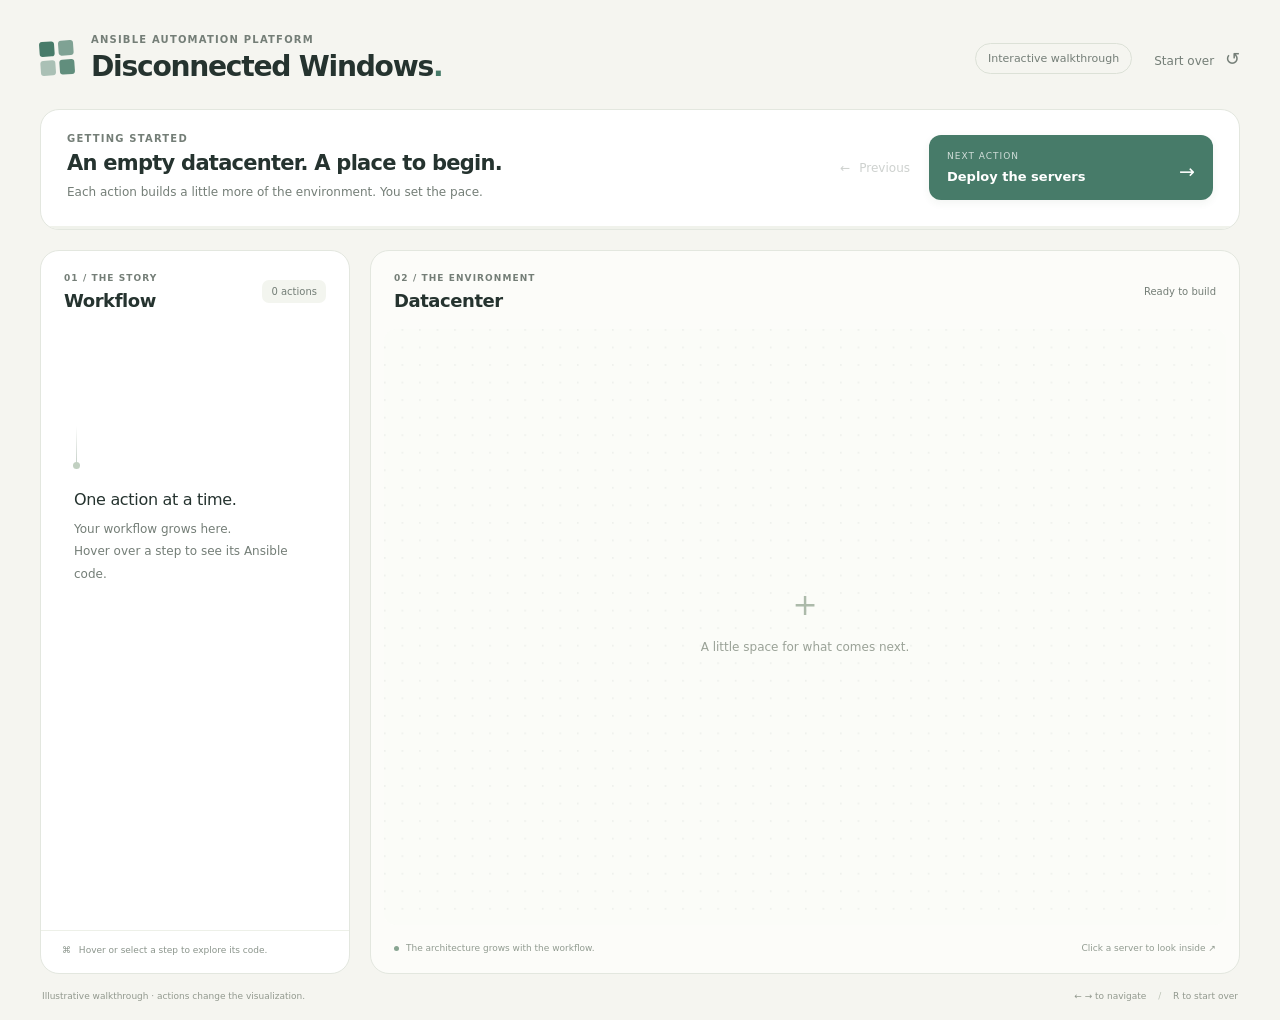
==== demo/index.html @ 452c2db9 "Add interactive Windows walkthrough and Pages deployment" ====
<!doctype html>
<html lang="en">
  <head>
    <meta charset="utf-8">
    <meta name="viewport" content="width=device-width, initial-scale=1">
    <meta name="description" content="Explore a disconnected Windows datacenter, one Ansible action at a time.">
    <meta name="color-scheme" content="light">
    <title>Disconnected Windows · Interactive demo</title>
    <link rel="stylesheet" href="src/styles.css">
    <script src="src/scenario.js" defer></script>
    <script src="src/app.js" defer></script>
  </head>
  <body>
    <div class="app">
      <header class="masthead">
        <div class="brand"><span class="brand-mark" aria-hidden="true"><i></i><i></i><i></i><i></i></span><div><p class="eyebrow">Ansible Automation Platform</p><h1>Disconnected Windows<span class="title-dot">.</span></h1></div></div>
        <div class="header-actions"><span class="mode-label">Interactive walkthrough</span><button class="quiet-button" id="reset" type="button">Start over <span aria-hidden="true">↺</span></button></div>
      </header>

      <section class="controls" aria-label="Demo controls">
        <div class="action-context"><p class="eyebrow" id="action-count">Getting started</p><h2 id="current-title">An empty datacenter. A place to begin.</h2><p id="current-description">Each action builds a little more of the environment. You set the pace.</p></div>
        <div class="navigation"><button class="previous-button" id="previous" type="button" disabled><span aria-hidden="true">←</span> Previous</button><button class="next-button" id="next" type="button"><span class="button-caption">Next action</span><span class="button-action" id="next-label">Deploy the servers</span><span class="button-arrow" aria-hidden="true">→</span></button></div>
        <div class="progress-track" aria-hidden="true"><div id="progress-fill"></div></div>
      </section>

      <main class="workspace">
        <section class="workflow-panel" aria-labelledby="workflow-title">
          <div class="panel-heading"><div><p class="eyebrow">01 / The story</p><h2 id="workflow-title">Workflow</h2></div><span class="counter" id="workflow-count">0 actions</span></div>
          <div class="workflow-scroll" id="workflow-scroll"><div class="workflow-empty" id="workflow-empty"><span class="empty-stem" aria-hidden="true"></span><h3>One action at a time.</h3><p>Your workflow grows here.<br>Hover over a step to see its Ansible code.</p></div><ol class="workflow-list" id="workflow-list"></ol></div>
          <p class="panel-footnote"><span aria-hidden="true">⌘</span> Hover or select a step to explore its code.</p>
        </section>

        <section class="architecture-panel" aria-labelledby="architecture-title">
          <div class="panel-heading"><div><p class="eyebrow">02 / The environment</p><h2 id="architecture-title">Datacenter</h2></div><span class="architecture-summary" id="architecture-summary">Ready to build</span></div>
          <div class="architecture-canvas" id="architecture-canvas">
            <div class="architecture-empty" id="architecture-empty"><div class="empty-cross" aria-hidden="true">+</div><p>A little space for what comes next.</p></div>
            <svg class="architecture" viewBox="0 0 960 680" role="img" aria-labelledby="diagram-title diagram-description">
              <title id="diagram-title">Disconnected Windows datacenter</title><desc id="diagram-description">The architecture fills as you advance the walkthrough. It contains an external repository, an internal repository and two managed Windows servers.</desc>
              <defs>
                <pattern id="dots" width="20" height="20" patternUnits="userSpaceOnUse"><circle cx="1" cy="1" r=".7" fill="#d9dedb"/></pattern>
                <marker id="arrow" markerWidth="7" markerHeight="7" refX="6" refY="3.5" orient="auto"><path d="M0 0 7 3.5 0 7" fill="none" stroke="#46776d" stroke-width="1.2"/></marker>
                <symbol id="windows-mark" viewBox="0 0 24 24"><path d="M2 3h9v8H2zm11 0h9v8h-9zM2 13h9v8H2zm11 0h9v8h-9z" fill="currentColor"/></symbol>
                <symbol id="server-mark" viewBox="0 0 24 24"><rect x="4" y="3" width="16" height="7" rx="2"/><rect x="4" y="14" width="16" height="7" rx="2"/><path d="M8 6.5h.1M8 17.5h.1M13 6.5h4M13 17.5h4"/></symbol>
                <symbol id="file-mark" viewBox="0 0 24 24"><path d="M7 2h7l5 5v15H5V2zm7 0v6h5M11 11h3m-3 4h3m-3 4h3"/></symbol>
              </defs>
              <rect width="960" height="680" fill="url(#dots)"/>

              <g class="reveal" data-at="1" style="--delay:0ms"><rect class="network-zone connected-zone" x="24" y="30" width="300" height="565" rx="22"/><text class="zone-label" x="46" y="60">CONNECTED NETWORK</text><text class="zone-subtitle" x="46" y="80">Content enters here</text></g>
              <g class="reveal" data-at="1" style="--delay:45ms"><rect class="network-zone isolated-zone" x="370" y="30" width="566" height="565" rx="22"/><text class="zone-label" x="392" y="60">ISOLATED CLIENT NETWORK</text><text class="zone-subtitle" x="392" y="80">Updates stay under your control</text></g>

              <g class="reveal" data-at="2"><path class="network-link" d="M646 345V389M646 389H514V425M646 389H803V425"/><circle cx="646" cy="389" r="4" fill="#c5cec8"/><text class="connection-label" x="664" y="383">Internal update sources</text></g>
              <g class="reveal" data-at="2"><path class="management-link" d="M314 237H500"/><text class="connection-label" x="329" y="219">Management link</text></g>

              <g class="reveal" data-at="4" style="--delay:0ms"><rect class="publisher" x="68" y="105" width="212" height="50" rx="12"/><use href="#windows-mark" x="83" y="121" width="18" height="18" class="microsoft-mark"/><text class="publisher-title" x="113" y="127">Microsoft Update</text><text class="tiny-label" x="113" y="143">Selected OS + .NET content</text><path class="flow-path download-flow" id="download-path" d="M174 155V192" marker-end="url(#arrow)"/><text class="flow-label" x="191" y="177">Download</text><circle class="flow-particle" data-flow="4" r="3.2"><animateMotion dur="1.25s" repeatCount="indefinite"><mpath href="#download-path"/></animateMotion></circle></g>

              <g class="reveal server-node" data-at="1" data-node="external" tabindex="-1" role="button" aria-label="Explore the external repository" style="--delay:70ms"><rect class="server-shadow" x="41" y="201" width="270" height="174" rx="17"/><rect class="server-surface" x="38" y="197" width="276" height="174" rx="17"/><rect class="icon-background" x="56" y="214" width="33" height="33" rx="9"/><use href="#server-mark" class="server-icon" x="62" y="220" width="21" height="21"/><text class="node-eyebrow" x="102" y="225">WINDOWS SERVER 2022</text><text class="node-title" x="102" y="245">External repository</text><line class="card-rule" x1="56" y1="262" x2="295" y2="262"/><text class="node-status" id="external-status" x="56" y="288">Freshly deployed</text><g class="reveal" data-at="3"><rect class="service-pill" x="56" y="304" width="59" height="25" rx="7"/><text class="service-text" x="68" y="321">WSUS</text><rect class="service-pill" x="122" y="304" width="65" height="25" rx="7"/><text class="service-text" x="134" y="321">Nexus</text></g><g class="reveal" data-at="5"><rect class="service-pill export-pill" x="194" y="304" width="101" height="25" rx="7"/><text class="service-text" x="204" y="321">IIS · export</text></g><text class="tiny-label" x="56" y="353" id="external-detail">Prepared Windows base image</text></g>

              <g class="reveal" data-at="4" style="--delay:50ms"><rect class="content-item" x="46" y="390" width="125" height="47" rx="10"/><text class="content-label" x="59" y="410">Windows</text><text class="tiny-label" x="59" y="426">OS updates</text></g>
              <g class="reveal" data-at="4" style="--delay:105ms"><rect class="content-item" x="181" y="390" width="125" height="47" rx="10"/><text class="content-label" x="194" y="410">.NET</text><text class="tiny-label" x="194" y="426">Runtime updates</text></g>
              <g class="reveal" data-at="4" style="--delay:160ms"><rect class="content-item" x="46" y="445" width="125" height="47" rx="10"/><text class="content-label" x="59" y="465">7-Zip</text><text class="tiny-label" x="59" y="481">Two pinned releases</text></g>
              <g class="reveal" data-at="4" style="--delay:215ms"><rect class="content-item" x="181" y="445" width="125" height="47" rx="10"/><text class="content-label" x="194" y="465">Git</text><text class="tiny-label" x="194" y="481">Two pinned releases</text></g>

              <g class="reveal" data-at="5"><rect class="export-bundle" x="46" y="508" width="260" height="64" rx="11"/><use href="#file-mark" class="file-icon" x="59" y="524" width="24" height="28"/><text class="content-label" x="95" y="532">Published through IIS</text><text class="tiny-label" x="95" y="551">.xml.gz + manifest + update files</text></g>

              <g class="reveal server-node" data-at="1" data-node="internal" tabindex="-1" role="button" aria-label="Explore the internal repository" style="--delay:120ms"><rect class="server-shadow" x="503" y="171" width="286" height="174" rx="17"/><rect class="server-surface" x="500" y="167" width="292" height="174" rx="17"/><rect class="icon-background" x="518" y="184" width="33" height="33" rx="9"/><use href="#server-mark" class="server-icon" x="524" y="190" width="21" height="21"/><text class="node-eyebrow" x="564" y="195">WINDOWS SERVER 2022</text><text class="node-title" x="564" y="215">Internal repository</text><line class="card-rule" x1="518" y1="232" x2="774" y2="232"/><text class="node-status" id="internal-status" x="518" y="258">Freshly deployed</text><g class="reveal" data-at="3"><rect class="service-pill" x="518" y="274" width="59" height="25" rx="7"/><text class="service-text" x="530" y="291">WSUS</text><rect class="service-pill" x="584" y="274" width="65" height="25" rx="7"/><text class="service-text" x="596" y="291">Nexus</text></g><g class="reveal" data-at="7"><rect class="baseline-pill" x="657" y="274" width="116" height="25" rx="7"/><text class="baseline-text" x="668" y="291">April baseline</text></g><text class="tiny-label" x="518" y="323" id="internal-detail">Prepared Windows base image</text></g>

              <g class="reveal" data-at="6"><path class="flow-path transfer-flow" id="transfer-path" d="M315 247H498" marker-end="url(#arrow)"/><rect class="transfer-caption" x="334" y="258" width="146" height="39" rx="9"/><text class="flow-label" x="348" y="275">Direct HTTP transfer</text><text class="tiny-label" x="348" y="289">Manifest + SHA256 checks</text><g class="flow-particle" data-flow="6"><rect class="moving-package" x="-7" y="-7" width="14" height="14" rx="3"/><animateMotion dur="1.7s" repeatCount="indefinite"><mpath href="#transfer-path"/></animateMotion></g></g>

              <g class="reveal" data-at="8"><path class="flow-path client-flow" id="client-path-2022" d="M646 344V389H514V423" marker-end="url(#arrow)"/><path class="flow-path client-flow" id="client-path-2025" d="M646 344V389H803V423" marker-end="url(#arrow)"/><circle class="flow-particle" data-flow="8,9,10" r="3.2"><animateMotion dur="1.8s" repeatCount="indefinite"><mpath href="#client-path-2022"/></animateMotion></circle><circle class="flow-particle" data-flow="8,9,10" r="3.2"><animateMotion dur="1.8s" begin="-.6s" repeatCount="indefinite"><mpath href="#client-path-2025"/></animateMotion></circle></g>

              <g class="reveal server-node" data-at="1" data-node="server2022" tabindex="-1" role="button" aria-label="Explore Windows Server 2022" style="--delay:170ms"><rect class="server-shadow" x="398" y="429" width="236" height="148" rx="17"/><rect class="server-surface client-surface" x="395" y="425" width="242" height="148" rx="17"/><use href="#windows-mark" x="414" y="445" width="23" height="23" class="client-windows"/><text class="client-title" x="449" y="454">Windows Server</text><text class="client-year" x="449" y="479">2022</text><g class="reveal" data-at="8"><rect class="patch-tag" x="548" y="446" width="71" height="24" rx="7"/><text class="patch-tag-text" x="561" y="462">Patched</text></g><line class="card-rule" x1="413" y1="490" x2="618" y2="490"/><text class="node-status" id="server2022-status" x="413" y="513">Freshly deployed</text><g class="reveal" data-at="9"><text class="app-name" x="413" y="539">7-Zip</text><text class="app-version" id="zip2022" x="454" y="539">26.03</text><text class="app-name" x="514" y="539">Git</text><text class="app-version" id="git2022" x="539" y="539">2.55</text></g><text class="tiny-label" id="server2022-detail" x="413" y="559">Managed Windows endpoint</text></g>
              <g class="reveal server-node" data-at="1" data-node="server2025" tabindex="-1" role="button" aria-label="Explore Windows Server 2025" style="--delay:220ms"><rect class="server-shadow" x="687" y="429" width="236" height="148" rx="17"/><rect class="server-surface client-surface" x="684" y="425" width="242" height="148" rx="17"/><use href="#windows-mark" x="703" y="445" width="23" height="23" class="client-windows"/><text class="client-title" x="738" y="454">Windows Server</text><text class="client-year" x="738" y="479">2025</text><g class="reveal" data-at="8"><rect class="patch-tag" x="837" y="446" width="71" height="24" rx="7"/><text class="patch-tag-text" x="850" y="462">Patched</text></g><line class="card-rule" x1="702" y1="490" x2="907" y2="490"/><text class="node-status" id="server2025-status" x="702" y="513">Freshly deployed</text><g class="reveal" data-at="9"><text class="app-name" x="702" y="539">7-Zip</text><text class="app-version" id="zip2025" x="743" y="539">26.03</text><text class="app-name" x="803" y="539">Git</text><text class="app-version" id="git2025" x="828" y="539">2.55</text></g><text class="tiny-label" id="server2025-detail" x="702" y="559">Managed Windows endpoint</text></g>

              <g class="reveal" data-at="11"><rect class="verification-strip" x="394" y="612" width="532" height="42" rx="11"/><circle cx="416" cy="633" r="9" fill="#477b69"/><path d="m412 633 3 3 5-6" fill="none" stroke="white" stroke-width="1.5"/><text class="verification-text" x="434" y="638">Internal sources · expected versions · no pending reboot</text></g>
            </svg>
          </div>
          <div class="architecture-footer"><span class="flow-key"><i></i><span id="flow-caption">The architecture grows with the workflow.</span></span><span>Click a server to look inside <span aria-hidden="true">↗</span></span></div>
        </section>
      </main>
      <footer class="page-footer"><span>Illustrative walkthrough · actions change the visualization.</span><span>← → to navigate <span class="footer-separator">/</span> R to start over</span></footer>
    </div>

    <aside class="code-popover" id="code-popover" role="dialog" aria-label="Ansible code preview" hidden><div class="popover-heading"><span class="eyebrow">Under the hood</span><button class="close-button" id="close-code" type="button" aria-label="Close code preview">×</button></div><h3 id="code-title"></h3><p class="mock-label">Illustrative Ansible · simplified for this step</p><pre><code id="code-example"></code></pre><a class="source-link" id="code-link" target="_blank" rel="noopener noreferrer">Click here for the real code <span aria-hidden="true">↗</span></a><span class="source-filename" id="source-filename"></span></aside>
    <dialog class="server-dialog" id="server-dialog"><div class="dialog-heading"><p class="eyebrow">Inside the datacenter</p><button class="close-button" id="close-server" type="button" aria-label="Close server details">×</button></div><h2 id="server-dialog-title"></h2><p id="server-dialog-description"></p><dl id="server-dialog-details"></dl><p class="dialog-note">This is the illustrated state at the selected step.</p></dialog>
    <div class="sr-only" id="announcer" role="status" aria-live="polite"></div>
  </body>
</html>
---- demo/src/styles.css ----
:root { --paper:#f5f5f0; --surface:#fff; --ink:#25332f; --muted:#747e77; --line:#e3e7df; --green:#477b69; --soft-green:#eaf1e9; --blue:#3c6383; --radius:19px; font-family:Inter,"Segoe UI",system-ui,-apple-system,sans-serif; color:var(--ink); background:var(--paper); font-synthesis:none; }
* { box-sizing:border-box; }
body { margin:0; }
button,a { -webkit-tap-highlight-color:transparent; }
button { font:inherit; cursor:pointer; }
button:disabled { cursor:default; }
button:focus-visible,a:focus-visible,[tabindex]:focus-visible { outline:3px solid #819eaf; outline-offset:4px; }
.app { width:min(1600px,100%); margin:auto; padding:34px 40px 18px; }
.masthead { display:flex; justify-content:space-between; align-items:center; gap:24px; margin-bottom:26px; }
.brand { display:flex; gap:17px; align-items:center; }
.brand-mark { width:34px; height:34px; display:grid; grid-template-columns:1fr 1fr; gap:4px; transform:rotate(-4deg); }
.brand-mark i { background:var(--green); border-radius:3px; }
.brand-mark i:nth-child(2) { opacity:.68; }.brand-mark i:nth-child(3) { opacity:.43; }.brand-mark i:nth-child(4) { opacity:.85; }
.eyebrow { text-transform:uppercase; letter-spacing:.12em; font-size:10px; font-weight:650; color:var(--muted); margin:0 0 7px; }
h1 { font-size:clamp(22px,2.2vw,32px); letter-spacing:-.045em; font-weight:650; margin:0; line-height:1.1; }
.title-dot { color:var(--green); }
.header-actions { display:flex; align-items:center; gap:22px; }
.mode-label { font-size:11px; color:var(--muted); border:1px solid #dce1d7; border-radius:30px; padding:8px 12px; }
.quiet-button { border:0; background:transparent; color:var(--muted); font-size:12px; padding:8px 0; }
.quiet-button span { margin-left:7px; font-size:18px; }
.quiet-button:hover { color:var(--ink); }
.controls { background:var(--surface); border:1px solid var(--line); border-radius:var(--radius); display:flex; align-items:center; justify-content:space-between; gap:28px; padding:23px 26px 26px; margin-bottom:20px; position:relative; overflow:hidden; }
.action-context { min-width:0; max-width:720px; }
.action-context h2 { font-size:21px; font-weight:600; margin:0 0 8px; letter-spacing:-.035em; }
.action-context>p:last-child { margin:0; color:var(--muted); font-size:12px; line-height:1.65; max-width:690px; }
.navigation { display:flex; align-items:center; gap:16px; flex-shrink:0; }
.previous-button { display:flex; align-items:center; gap:9px; padding:12px 3px; border:0; background:transparent; font-size:12px; color:var(--muted); }
.previous-button:disabled { opacity:.35; }
.previous-button:hover:not(:disabled) { color:var(--green); }
.next-button { position:relative; text-align:left; min-height:65px; width:284px; border:0; border-radius:12px; color:#fff; background:var(--green); padding:12px 45px 12px 18px; box-shadow:0 3px 8px #314c2c10; transition:background .18s,transform .18s; }
.next-button:hover:not(:disabled) { background:#396654; transform:translateY(-1px); }.next-button:active:not(:disabled) { transform:translateY(1px); }
.next-button:disabled { color:#456252; background:#e9f0e6; box-shadow:none; }
.button-caption { display:block; font-size:9px; letter-spacing:.11em; text-transform:uppercase; opacity:.75; margin-bottom:5px; }
.button-action { font-size:13px; font-weight:550; }.button-arrow { position:absolute; top:25px; right:18px; font-size:19px; }
.progress-track { position:absolute; bottom:0; left:0; right:0; height:3px; background:#f0f2eb; }
#progress-fill { height:100%; background:#8db19b; width:0; transition:width .28s ease; }
.workspace { display:grid; grid-template-columns:310px minmax(0,1fr); gap:20px; }
.workflow-panel,.architecture-panel { border:1px solid var(--line); border-radius:var(--radius); min-width:0; overflow:hidden; }
.workflow-panel { background:var(--surface); display:flex; flex-direction:column; }
.panel-heading { display:flex; align-items:center; justify-content:space-between; gap:10px; padding:22px 23px 18px; }
.panel-heading h2 { font-size:18px; letter-spacing:-.025em; font-weight:600; margin:0; }
.panel-heading .eyebrow { font-size:9px; }
.counter { font-size:10px; color:var(--muted); background:#f3f5ef; padding:6px 9px; border-radius:7px; white-space:nowrap; }
.workflow-scroll { height:clamp(400px,46vw,610px); overflow:auto; padding:2px 18px 20px; scrollbar-width:thin; scrollbar-color:#d6ded3 transparent; }
.workflow-empty { min-height:350px; display:flex; flex-direction:column; justify-content:center; padding:0 15px; }
.empty-stem { width:1px; height:43px; background:linear-gradient(transparent,#becac0); display:block; margin:0 0 21px 2px; position:relative; }
.empty-stem:after { content:""; width:7px; height:7px; background:#c1d0c1; border-radius:50%; position:absolute; bottom:0; left:-3px; }
.workflow-empty h3 { font-size:16px; letter-spacing:-.02em; font-weight:500; margin:0 0 9px; }
.workflow-empty p { font-size:12px; color:var(--muted); line-height:1.9; margin:0; }
.workflow-list { list-style:none; padding:0; margin:0; }.workflow-list li { position:relative; padding:0 0 9px; }
.workflow-list li:not(:last-child):after { content:""; position:absolute; width:1px; background:#dce5d9; left:22px; height:15px; bottom:0; }
.workflow-entry { width:100%; text-align:left; display:grid; grid-template-columns:26px 1fr; gap:8px; border:1px solid transparent; border-radius:11px; background:transparent; padding:12px 9px; color:var(--ink); transition:background .16s,border-color .16s; }
.workflow-entry:hover,.workflow-entry[aria-expanded="true"] { background:#f1f5ed; }.workflow-entry.current { background:#f1f6ed; border-color:#dfe9d8; }
.step-number { width:25px; height:25px; display:grid; place-items:center; background:#eff3eb; color:#5e7c67; border:1px solid #e1e8dc; border-radius:50%; font-size:9px; font-weight:600; position:relative; }
.current .step-number { color:white; background:var(--green); border-color:var(--green); }
.step-title { display:block; font-size:12px; line-height:1.4; font-weight:600; padding-top:3px; }
.step-description { display:block; font-size:10px; line-height:1.6; color:var(--muted); margin-top:5px; }
.step-code-hint { font-family:ui-monospace,monospace; font-size:10px; color:#839380; display:block; margin-top:6px; }
.workflow-list li.arrive { animation:entry-arrive .26s cubic-bezier(.18,.85,.28,1.12) both; }
@keyframes entry-arrive { from { opacity:0; transform:translateY(-15px) scale(.98); } to { opacity:1; transform:none; } }
.panel-footnote { font-size:9px; color:#8b958c; line-height:1.5; padding:13px 21px 15px; margin:0; border-top:1px solid #edf0e8; margin-top:auto; }
.panel-footnote span { margin-right:5px; }
.architecture-panel { background:#fcfcf9; display:flex; flex-direction:column; }.architecture-summary { font-size:10px; color:var(--muted); text-align:right; }
.architecture-canvas { position:relative; margin:0 13px; border-radius:12px; overflow:hidden; background:#fbfcf8; flex:1; min-height:410px; }
.architecture { display:block; width:100%; height:100%; min-height:410px; max-height:620px; font-family:Inter,"Segoe UI",system-ui,sans-serif; }
.architecture-empty { position:absolute; inset:0; display:flex; flex-direction:column; align-items:center; justify-content:center; z-index:1; pointer-events:none; transition:opacity .16s; }.architecture-empty p { font-size:12px; color:#9aa297; }.architecture-empty.is-hidden { opacity:0; }
.empty-cross { color:#acbaaa; font-size:30px; font-weight:200; margin-bottom:6px; }
.architecture-footer { display:flex; align-items:center; justify-content:space-between; gap:14px; font-size:9px; line-height:1.5; color:#929c91; padding:17px 23px; }
.flow-key { display:flex; align-items:center; gap:7px; }.flow-key i { width:5px; height:5px; min-width:5px; background:#88a592; border-radius:50%; }.architecture-footer>span:last-child { white-space:nowrap; }
.reveal { opacity:0; visibility:hidden; transform:translateY(-19px) scale(.965); transform-box:fill-box; transform-origin:center; transition:opacity .17s ease,transform .29s cubic-bezier(.18,.85,.27,1.12),visibility 0s .29s; pointer-events:none; }
.reveal.is-visible { opacity:1; visibility:visible; transform:none; transition-delay:var(--delay,0ms); }.server-node.is-visible { cursor:pointer; pointer-events:auto; }.rewinding .reveal { transition:none!important; }
.server-node:hover>.server-surface,.server-node:focus>.server-surface { stroke:#90ad98; stroke-width:1.7; }
.network-zone { stroke-width:1; }.connected-zone { fill:#f1f1e9; stroke:#e3e5d9; }.isolated-zone { fill:#eef3eb; stroke:#dbe5d6; stroke-dasharray:5 5; }
.zone-label { font-size:10px; font-weight:650; letter-spacing:1.4px; fill:#68786a; }.zone-subtitle { font-size:10px; fill:#899483; }
.network-link { fill:none; stroke:#c5cec8; stroke-width:1.7; stroke-linejoin:round; }.management-link { fill:none; stroke:#b9c5b9; stroke-width:1.3; stroke-dasharray:3 5; }.connection-label { font-size:10px; fill:#8a9587; }
.server-shadow { fill:#d4ddcf; opacity:.35; }.server-surface { fill:#fff; stroke:#dde5d8; stroke-width:1; transition:stroke .15s; }.icon-background { fill:#f0f4ec; }.server-icon { fill:none; stroke:#6e8871; stroke-width:1.2; stroke-linecap:round; }
.node-eyebrow { fill:#8c9789; font-size:8px; letter-spacing:1.05px; font-weight:500; }.node-title { fill:#354636; font-size:14px; font-weight:600; }.card-rule { stroke:#edf0e8; }.node-status { fill:#60715e; font-size:11px; }
.service-pill { fill:#f0f3ec; }.service-text { fill:#64785e; font-size:10px; font-weight:550; }.export-pill { fill:#eef2f6; }.baseline-pill { fill:#e7f0df; }.baseline-text { fill:#5d7f49; font-size:9px; font-weight:600; }.tiny-label { fill:#909b8c; font-size:9px; }
.publisher { fill:#fff; stroke:#e0e5da; }.publisher-title { font-size:11px; font-weight:600; fill:#5f6e5b; }.microsoft-mark { color:#7690a2; }
.flow-path { fill:none; stroke:#46776d; stroke-width:1.8; stroke-linejoin:round; }.flow-label { fill:#547768; font-size:9px; font-weight:550; }.flow-particle { fill:#477b69; visibility:hidden; }.flow-particle.flow-active { visibility:visible; }.moving-package { fill:#477b69; stroke:#fff; stroke-width:2; }
.download-flow,.transfer-flow,.client-flow { stroke-dasharray:4 5; }.flow-running .download-flow,.transfer-running .transfer-flow,.client-running .client-flow { animation:flow-dash .7s linear infinite; }@keyframes flow-dash { to { stroke-dashoffset:-18; } }
.content-item { fill:#fff; stroke:#e2e5d8; }.content-label { fill:#68785f; font-size:11px; font-weight:600; }.export-bundle { fill:#edf1e6; stroke:#dce3d1; }.file-icon { fill:none; stroke:#7c8e6e; stroke-width:1.2; stroke-linejoin:round; }.transfer-caption { fill:#f9faf6; stroke:#dce5d8; }
.client-windows { color:#849b81; }.client-title { fill:#7d8a74; font-size:10px; }.client-year { fill:#41583d; font-size:21px; font-weight:600; letter-spacing:-.7px; }.patch-tag { fill:#eaf2e2; }.patch-tag-text { fill:#6b8654; font-size:9px; font-weight:600; }.app-name { fill:#7f8d76; font-size:10px; }.app-version { fill:#446b51; font-size:10px; font-weight:650; }
.version-pop { animation:version-pop .31s cubic-bezier(.18,.85,.27,1.12); transform-box:fill-box; transform-origin:center; }@keyframes version-pop { 0% { opacity:.1; transform:translateY(-6px) scale(.85); } 75% { transform:scale(1.08); } 100% { opacity:1; transform:none; } }
.verification-strip { fill:#e9f1e3; stroke:#d6e5cd; }.verification-text { fill:#57724c; font-size:10px; }
.page-footer { display:flex; justify-content:space-between; gap:15px; color:#92998e; font-size:9px; padding:17px 2px 0; }.footer-separator { margin:0 9px; color:#bbc2b5; }
.code-popover { position:fixed; z-index:20; width:410px; max-width:calc(100vw - 28px); padding:18px 19px 17px; background:#fff; border:1px solid #dde4d6; box-shadow:0 12px 45px #263a2324,0 2px 7px #263a2309; border-radius:15px; animation:popover-in .16s cubic-bezier(.2,.8,.2,1); max-height:calc(100vh - 24px); overflow:auto; }
.code-popover[hidden] { display:none; }@keyframes popover-in { from { opacity:0; transform:translateY(6px) scale(.98); } to { opacity:1; transform:none; } }
.popover-heading,.dialog-heading { display:flex; align-items:center; justify-content:space-between; }.popover-heading .eyebrow { margin:0; }.close-button { width:26px; height:26px; border:0; background:#f1f4ec; border-radius:7px; font-size:20px; line-height:1; color:#829079; }.close-button:hover { background:#e5ecdd; }
.code-popover h3 { font-size:16px; font-weight:600; letter-spacing:-.02em; margin:12px 0 6px; }.mock-label { font-size:10px; color:#8d9786; margin:0 0 12px; }
.code-popover pre { white-space:pre-wrap; overflow-wrap:anywhere; background:#f5f7f0; border:1px solid #e9eee0; border-radius:9px; padding:14px; margin:0 0 15px; font-size:10px; line-height:1.8; color:#526849; }.code-popover code { font-family:"SFMono-Regular",Consolas,monospace; }.source-link { color:var(--green); font-size:12px; font-weight:550; text-decoration:none; display:inline-block; }.source-link:hover { text-decoration:underline; }.source-link span { padding-left:5px; }.source-filename { display:block; margin-top:7px; color:#99a18f; font-family:ui-monospace,monospace; font-size:9px; overflow-wrap:anywhere; }
.server-dialog { width:min(480px,calc(100vw - 30px)); border:1px solid #dde4d6; border-radius:20px; padding:27px; color:var(--ink); box-shadow:0 20px 80px #25332f20; }.server-dialog::backdrop { background:#243a302e; backdrop-filter:blur(3px); }.server-dialog h2 { font-size:23px; letter-spacing:-.035em; font-weight:600; margin:18px 0 9px; }.server-dialog>p { color:var(--muted); font-size:12px; line-height:1.8; }.server-dialog dl { margin:24px 0; }.detail-row { display:flex; justify-content:space-between; gap:20px; padding:11px 0; border-bottom:1px solid var(--line); font-size:12px; }.detail-row dt { color:var(--muted); }.detail-row dd { margin:0; text-align:right; }.server-dialog .dialog-note { font-size:10px; color:#98a18e; }
.sr-only { position:absolute; width:1px; height:1px; padding:0; overflow:hidden; clip:rect(0,0,0,0); white-space:nowrap; border:0; }
@media(min-width:1500px) { .workspace { grid-template-columns:330px minmax(0,1fr); }.workflow-scroll { height:620px; } }
@media(max-width:1120px) { .app { padding:24px 23px 16px; }.workspace { grid-template-columns:275px minmax(0,1fr); gap:15px; }.controls { gap:18px; padding:20px; }.action-context h2 { font-size:18px; }.next-button { width:240px; }.action-context>p:last-child { font-size:11px; }.navigation { gap:12px; }.architecture-footer { align-items:flex-start; flex-direction:column; gap:7px; }.architecture-canvas,.architecture { min-height:360px; }.panel-heading { padding:20px 18px 16px; } }
@media(max-width:860px) { .controls { flex-direction:column; align-items:stretch; }.action-context { max-width:none; }.navigation { justify-content:space-between; }.next-button { width:min(350px,75%); }.workspace { grid-template-columns:235px minmax(0,1fr); gap:12px; }.mode-label { display:none; }.architecture-summary { font-size:9px; }.workflow-scroll { padding-left:10px; padding-right:10px; }.architecture-canvas { margin:0 5px; }.architecture,.architecture-canvas { min-height:320px; }.page-footer { line-height:1.6; }.panel-heading h2 { font-size:16px; } }
@media(max-width:650px) { .app { padding:22px 14px 14px; }.masthead { gap:12px; margin-bottom:20px; }.brand { gap:11px; }.brand-mark { width:26px; height:26px; gap:3px; }.eyebrow { font-size:8px; }h1 { font-size:22px; }.quiet-button { font-size:10px; }.workspace { display:flex; flex-direction:column-reverse; }.architecture,.architecture-canvas { min-height:300px; }.architecture-footer { font-size:8px; }.workflow-scroll { height:280px; }.workflow-empty { min-height:210px; }.controls { padding:18px; gap:18px; }.action-context h2 { font-size:18px; }.next-button { min-height:60px; padding-left:15px; }.button-action { font-size:12px; }.header-actions { gap:0; }.page-footer { flex-direction:column; gap:5px; padding-top:14px; }.step-description { font-size:11px; }.architecture-summary { max-width:120px; }.workflow-panel .panel-heading { padding-bottom:13px; } }
@media(prefers-reduced-motion:reduce) { *,*:before,*:after { animation:none!important; transition:none!important; scroll-behavior:auto!important; }.reveal { transform:none; }.flow-particle { display:none; } }
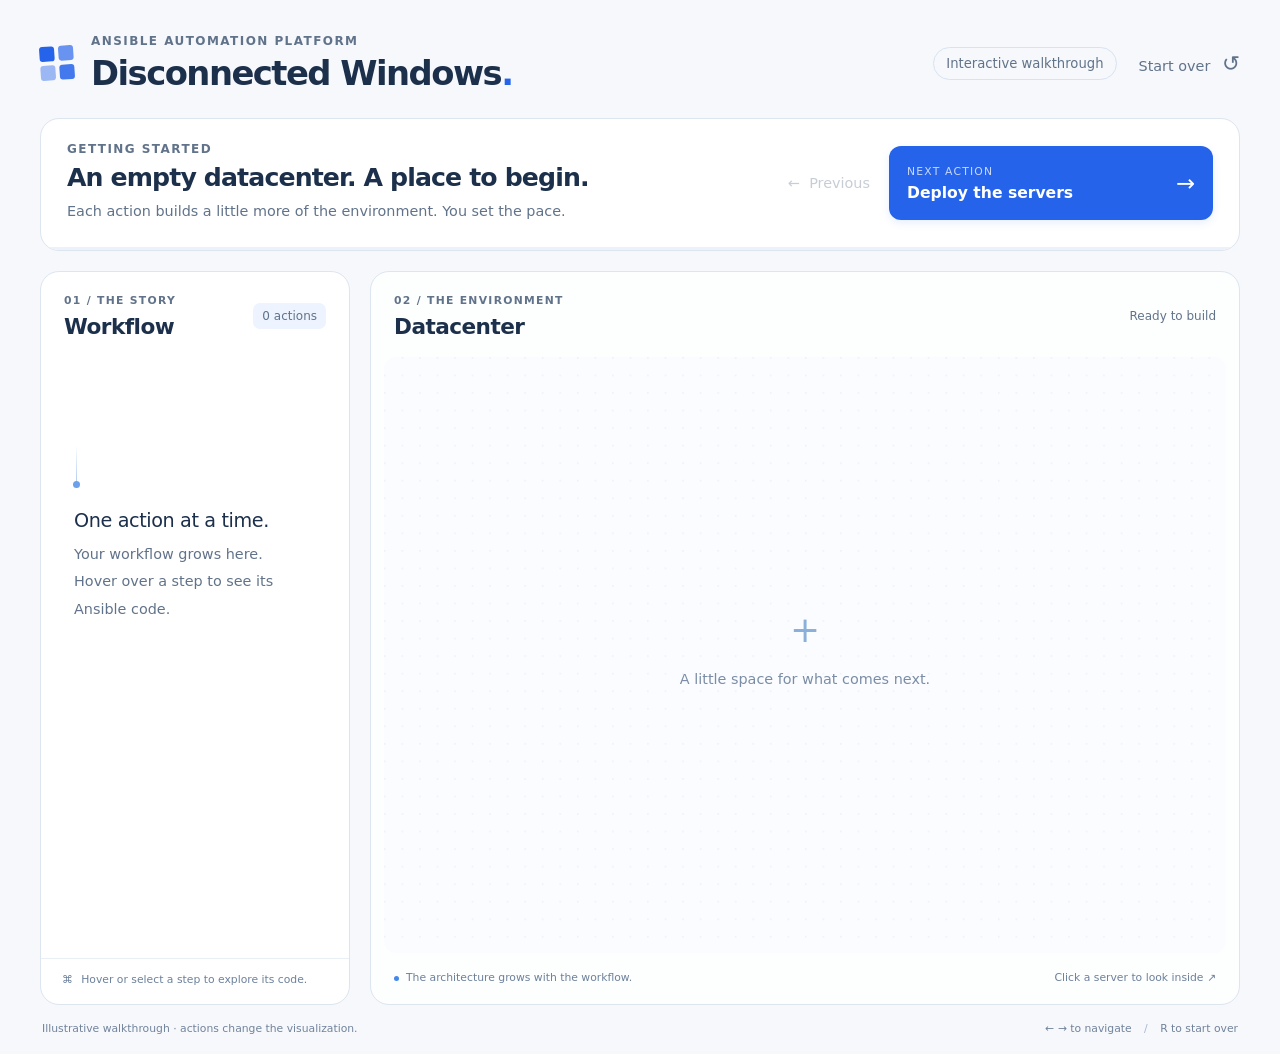
==== commit 6e423d67: "Brighten demo palette and enlarge presentation text" ====
--- a/demo/index.html
+++ b/demo/index.html
@@ -37,8 +37,8 @@
             <svg class="architecture" viewBox="0 0 960 680" role="img" aria-labelledby="diagram-title diagram-description">
               <title id="diagram-title">Disconnected Windows datacenter</title><desc id="diagram-description">The architecture fills as you advance the walkthrough. It contains an external repository, an internal repository and two managed Windows servers.</desc>
               <defs>
-                <pattern id="dots" width="20" height="20" patternUnits="userSpaceOnUse"><circle cx="1" cy="1" r=".7" fill="#d9dedb"/></pattern>
-                <marker id="arrow" markerWidth="7" markerHeight="7" refX="6" refY="3.5" orient="auto"><path d="M0 0 7 3.5 0 7" fill="none" stroke="#46776d" stroke-width="1.2"/></marker>
+                <pattern id="dots" width="20" height="20" patternUnits="userSpaceOnUse"><circle cx="1" cy="1" r=".7" fill="#d9e3f1"/></pattern>
+                <marker id="arrow" markerWidth="7" markerHeight="7" refX="6" refY="3.5" orient="auto"><path d="M0 0 7 3.5 0 7" fill="none" stroke="#2563eb" stroke-width="1.2"/></marker>
                 <symbol id="windows-mark" viewBox="0 0 24 24"><path d="M2 3h9v8H2zm11 0h9v8h-9zM2 13h9v8H2zm11 0h9v8h-9z" fill="currentColor"/></symbol>
                 <symbol id="server-mark" viewBox="0 0 24 24"><rect x="4" y="3" width="16" height="7" rx="2"/><rect x="4" y="14" width="16" height="7" rx="2"/><path d="M8 6.5h.1M8 17.5h.1M13 6.5h4M13 17.5h4"/></symbol>
                 <symbol id="file-mark" viewBox="0 0 24 24"><path d="M7 2h7l5 5v15H5V2zm7 0v6h5M11 11h3m-3 4h3m-3 4h3"/></symbol>
@@ -48,7 +48,7 @@
               <g class="reveal" data-at="1" style="--delay:0ms"><rect class="network-zone connected-zone" x="24" y="30" width="300" height="565" rx="22"/><text class="zone-label" x="46" y="60">CONNECTED NETWORK</text><text class="zone-subtitle" x="46" y="80">Content enters here</text></g>
               <g class="reveal" data-at="1" style="--delay:45ms"><rect class="network-zone isolated-zone" x="370" y="30" width="566" height="565" rx="22"/><text class="zone-label" x="392" y="60">ISOLATED CLIENT NETWORK</text><text class="zone-subtitle" x="392" y="80">Updates stay under your control</text></g>
 
-              <g class="reveal" data-at="2"><path class="network-link" d="M646 345V389M646 389H514V425M646 389H803V425"/><circle cx="646" cy="389" r="4" fill="#c5cec8"/><text class="connection-label" x="664" y="383">Internal update sources</text></g>
+              <g class="reveal" data-at="2"><path class="network-link" d="M646 345V389M646 389H514V425M646 389H803V425"/><circle cx="646" cy="389" r="4" fill="#afc5df"/><text class="connection-label" x="664" y="383">Internal update sources</text></g>
               <g class="reveal" data-at="2"><path class="management-link" d="M314 237H500"/><text class="connection-label" x="329" y="219">Management link</text></g>
 
               <g class="reveal" data-at="4" style="--delay:0ms"><rect class="publisher" x="68" y="105" width="212" height="50" rx="12"/><use href="#windows-mark" x="83" y="121" width="18" height="18" class="microsoft-mark"/><text class="publisher-title" x="113" y="127">Microsoft Update</text><text class="tiny-label" x="113" y="143">Selected OS + .NET content</text><path class="flow-path download-flow" id="download-path" d="M174 155V192" marker-end="url(#arrow)"/><text class="flow-label" x="191" y="177">Download</text><circle class="flow-particle" data-flow="4" r="3.2"><animateMotion dur="1.25s" repeatCount="indefinite"><mpath href="#download-path"/></animateMotion></circle></g>
@@ -71,7 +71,7 @@
               <g class="reveal server-node" data-at="1" data-node="server2022" tabindex="-1" role="button" aria-label="Explore Windows Server 2022" style="--delay:170ms"><rect class="server-shadow" x="398" y="429" width="236" height="148" rx="17"/><rect class="server-surface client-surface" x="395" y="425" width="242" height="148" rx="17"/><use href="#windows-mark" x="414" y="445" width="23" height="23" class="client-windows"/><text class="client-title" x="449" y="454">Windows Server</text><text class="client-year" x="449" y="479">2022</text><g class="reveal" data-at="8"><rect class="patch-tag" x="548" y="446" width="71" height="24" rx="7"/><text class="patch-tag-text" x="561" y="462">Patched</text></g><line class="card-rule" x1="413" y1="490" x2="618" y2="490"/><text class="node-status" id="server2022-status" x="413" y="513">Freshly deployed</text><g class="reveal" data-at="9"><text class="app-name" x="413" y="539">7-Zip</text><text class="app-version" id="zip2022" x="454" y="539">26.03</text><text class="app-name" x="514" y="539">Git</text><text class="app-version" id="git2022" x="539" y="539">2.55</text></g><text class="tiny-label" id="server2022-detail" x="413" y="559">Managed Windows endpoint</text></g>
               <g class="reveal server-node" data-at="1" data-node="server2025" tabindex="-1" role="button" aria-label="Explore Windows Server 2025" style="--delay:220ms"><rect class="server-shadow" x="687" y="429" width="236" height="148" rx="17"/><rect class="server-surface client-surface" x="684" y="425" width="242" height="148" rx="17"/><use href="#windows-mark" x="703" y="445" width="23" height="23" class="client-windows"/><text class="client-title" x="738" y="454">Windows Server</text><text class="client-year" x="738" y="479">2025</text><g class="reveal" data-at="8"><rect class="patch-tag" x="837" y="446" width="71" height="24" rx="7"/><text class="patch-tag-text" x="850" y="462">Patched</text></g><line class="card-rule" x1="702" y1="490" x2="907" y2="490"/><text class="node-status" id="server2025-status" x="702" y="513">Freshly deployed</text><g class="reveal" data-at="9"><text class="app-name" x="702" y="539">7-Zip</text><text class="app-version" id="zip2025" x="743" y="539">26.03</text><text class="app-name" x="803" y="539">Git</text><text class="app-version" id="git2025" x="828" y="539">2.55</text></g><text class="tiny-label" id="server2025-detail" x="702" y="559">Managed Windows endpoint</text></g>
 
-              <g class="reveal" data-at="11"><rect class="verification-strip" x="394" y="612" width="532" height="42" rx="11"/><circle cx="416" cy="633" r="9" fill="#477b69"/><path d="m412 633 3 3 5-6" fill="none" stroke="white" stroke-width="1.5"/><text class="verification-text" x="434" y="638">Internal sources · expected versions · no pending reboot</text></g>
+              <g class="reveal" data-at="11"><rect class="verification-strip" x="394" y="612" width="532" height="42" rx="11"/><circle cx="416" cy="633" r="9" fill="#16845b"/><path d="m412 633 3 3 5-6" fill="none" stroke="white" stroke-width="1.5"/><text class="verification-text" x="434" y="638">Internal sources · expected versions · no pending reboot</text></g>
             </svg>
           </div>
           <div class="architecture-footer"><span class="flow-key"><i></i><span id="flow-caption">The architecture grows with the workflow.</span></span><span>Click a server to look inside <span aria-hidden="true">↗</span></span></div>
--- a/demo/src/styles.css
+++ b/demo/src/styles.css
@@ -1,98 +1,99 @@
-:root { --paper:#f5f5f0; --surface:#fff; --ink:#25332f; --muted:#747e77; --line:#e3e7df; --green:#477b69; --soft-green:#eaf1e9; --blue:#3c6383; --radius:19px; font-family:Inter,"Segoe UI",system-ui,-apple-system,sans-serif; color:var(--ink); background:var(--paper); font-synthesis:none; }
+/* Text sizes are 120% of the initial presentation scale. */
+:root { --paper:#f6f8fc; --surface:#fff; --ink:#1c304b; --muted:#61738a; --line:#dde5ef; --accent:#2563eb; --soft-accent:#edf4ff; --blue:#0898bd; --radius:19px; font-family:Inter,"Segoe UI",system-ui,-apple-system,sans-serif; color:var(--ink); background:var(--paper); font-synthesis:none; }
 * { box-sizing:border-box; }
 body { margin:0; }
 button,a { -webkit-tap-highlight-color:transparent; }
 button { font:inherit; cursor:pointer; }
 button:disabled { cursor:default; }
-button:focus-visible,a:focus-visible,[tabindex]:focus-visible { outline:3px solid #819eaf; outline-offset:4px; }
+button:focus-visible,a:focus-visible,[tabindex]:focus-visible { outline:3px solid #5c91f2; outline-offset:4px; }
 .app { width:min(1600px,100%); margin:auto; padding:34px 40px 18px; }
 .masthead { display:flex; justify-content:space-between; align-items:center; gap:24px; margin-bottom:26px; }
 .brand { display:flex; gap:17px; align-items:center; }
 .brand-mark { width:34px; height:34px; display:grid; grid-template-columns:1fr 1fr; gap:4px; transform:rotate(-4deg); }
-.brand-mark i { background:var(--green); border-radius:3px; }
+.brand-mark i { background:var(--accent); border-radius:3px; }
 .brand-mark i:nth-child(2) { opacity:.68; }.brand-mark i:nth-child(3) { opacity:.43; }.brand-mark i:nth-child(4) { opacity:.85; }
-.eyebrow { text-transform:uppercase; letter-spacing:.12em; font-size:10px; font-weight:650; color:var(--muted); margin:0 0 7px; }
-h1 { font-size:clamp(22px,2.2vw,32px); letter-spacing:-.045em; font-weight:650; margin:0; line-height:1.1; }
-.title-dot { color:var(--green); }
+.eyebrow { text-transform:uppercase; letter-spacing:.12em; font-size:12px; font-weight:650; color:var(--muted); margin:0 0 7px; }
+h1 { font-size:clamp(26.4px,2.64vw,38.4px); letter-spacing:-.045em; font-weight:650; margin:0; line-height:1.1; }
+.title-dot { color:var(--accent); }
 .header-actions { display:flex; align-items:center; gap:22px; }
-.mode-label { font-size:11px; color:var(--muted); border:1px solid #dce1d7; border-radius:30px; padding:8px 12px; }
-.quiet-button { border:0; background:transparent; color:var(--muted); font-size:12px; padding:8px 0; }
-.quiet-button span { margin-left:7px; font-size:18px; }
+.mode-label { font-size:13.2px; color:var(--muted); border:1px solid #d7e3f3; border-radius:30px; padding:8px 12px; }
+.quiet-button { border:0; background:transparent; color:var(--muted); font-size:14.4px; padding:8px 0; }
+.quiet-button span { margin-left:7px; font-size:21.6px; }
 .quiet-button:hover { color:var(--ink); }
 .controls { background:var(--surface); border:1px solid var(--line); border-radius:var(--radius); display:flex; align-items:center; justify-content:space-between; gap:28px; padding:23px 26px 26px; margin-bottom:20px; position:relative; overflow:hidden; }
 .action-context { min-width:0; max-width:720px; }
-.action-context h2 { font-size:21px; font-weight:600; margin:0 0 8px; letter-spacing:-.035em; }
-.action-context>p:last-child { margin:0; color:var(--muted); font-size:12px; line-height:1.65; max-width:690px; }
+.action-context h2 { font-size:25.2px; font-weight:600; margin:0 0 8px; letter-spacing:-.035em; }
+.action-context>p:last-child { margin:0; color:var(--muted); font-size:14.4px; line-height:1.65; max-width:690px; }
 .navigation { display:flex; align-items:center; gap:16px; flex-shrink:0; }
-.previous-button { display:flex; align-items:center; gap:9px; padding:12px 3px; border:0; background:transparent; font-size:12px; color:var(--muted); }
+.previous-button { display:flex; align-items:center; gap:9px; padding:12px 3px; border:0; background:transparent; font-size:14.4px; color:var(--muted); }
 .previous-button:disabled { opacity:.35; }
-.previous-button:hover:not(:disabled) { color:var(--green); }
-.next-button { position:relative; text-align:left; min-height:65px; width:284px; border:0; border-radius:12px; color:#fff; background:var(--green); padding:12px 45px 12px 18px; box-shadow:0 3px 8px #314c2c10; transition:background .18s,transform .18s; }
-.next-button:hover:not(:disabled) { background:#396654; transform:translateY(-1px); }.next-button:active:not(:disabled) { transform:translateY(1px); }
-.next-button:disabled { color:#456252; background:#e9f0e6; box-shadow:none; }
-.button-caption { display:block; font-size:9px; letter-spacing:.11em; text-transform:uppercase; opacity:.75; margin-bottom:5px; }
-.button-action { font-size:13px; font-weight:550; }.button-arrow { position:absolute; top:25px; right:18px; font-size:19px; }
-.progress-track { position:absolute; bottom:0; left:0; right:0; height:3px; background:#f0f2eb; }
-#progress-fill { height:100%; background:#8db19b; width:0; transition:width .28s ease; }
+.previous-button:hover:not(:disabled) { color:var(--accent); }
+.next-button { position:relative; text-align:left; min-height:74px; width:324px; border:0; border-radius:12px; color:#fff; background:var(--accent); padding:12px 45px 12px 18px; box-shadow:0 3px 8px #2563eb1c; transition:background .18s,transform .18s; }
+.next-button:hover:not(:disabled) { background:#1d4ed8; transform:translateY(-1px); }.next-button:active:not(:disabled) { transform:translateY(1px); }
+.next-button:disabled { color:#285d98; background:#e9f2ff; box-shadow:none; }
+.button-caption { display:block; font-size:10.8px; letter-spacing:.11em; text-transform:uppercase; opacity:.75; margin-bottom:5px; }
+.button-action { font-size:15.6px; font-weight:550; }.button-arrow { position:absolute; top:50%; right:18px; transform:translateY(-50%); font-size:22.8px; }
+.progress-track { position:absolute; bottom:0; left:0; right:0; height:3px; background:#edf2fa; }
+#progress-fill { height:100%; background:#4e93f4; width:0; transition:width .28s ease; }
 .workspace { display:grid; grid-template-columns:310px minmax(0,1fr); gap:20px; }
 .workflow-panel,.architecture-panel { border:1px solid var(--line); border-radius:var(--radius); min-width:0; overflow:hidden; }
 .workflow-panel { background:var(--surface); display:flex; flex-direction:column; }
 .panel-heading { display:flex; align-items:center; justify-content:space-between; gap:10px; padding:22px 23px 18px; }
-.panel-heading h2 { font-size:18px; letter-spacing:-.025em; font-weight:600; margin:0; }
-.panel-heading .eyebrow { font-size:9px; }
-.counter { font-size:10px; color:var(--muted); background:#f3f5ef; padding:6px 9px; border-radius:7px; white-space:nowrap; }
-.workflow-scroll { height:clamp(400px,46vw,610px); overflow:auto; padding:2px 18px 20px; scrollbar-width:thin; scrollbar-color:#d6ded3 transparent; }
+.panel-heading h2 { font-size:21.6px; letter-spacing:-.025em; font-weight:600; margin:0; }
+.panel-heading .eyebrow { font-size:10.8px; }
+.counter { font-size:12px; color:var(--muted); background:#edf4ff; padding:6px 9px; border-radius:7px; white-space:nowrap; }
+.workflow-scroll { height:clamp(400px,46vw,610px); overflow:auto; padding:2px 18px 20px; scrollbar-width:thin; scrollbar-color:#c9d9ef transparent; }
 .workflow-empty { min-height:350px; display:flex; flex-direction:column; justify-content:center; padding:0 15px; }
-.empty-stem { width:1px; height:43px; background:linear-gradient(transparent,#becac0); display:block; margin:0 0 21px 2px; position:relative; }
-.empty-stem:after { content:""; width:7px; height:7px; background:#c1d0c1; border-radius:50%; position:absolute; bottom:0; left:-3px; }
-.workflow-empty h3 { font-size:16px; letter-spacing:-.02em; font-weight:500; margin:0 0 9px; }
-.workflow-empty p { font-size:12px; color:var(--muted); line-height:1.9; margin:0; }
+.empty-stem { width:1px; height:43px; background:linear-gradient(transparent,#a7c5ee); display:block; margin:0 0 21px 2px; position:relative; }
+.empty-stem:after { content:""; width:7px; height:7px; background:#6ca0eb; border-radius:50%; position:absolute; bottom:0; left:-3px; }
+.workflow-empty h3 { font-size:19.2px; letter-spacing:-.02em; font-weight:500; margin:0 0 9px; }
+.workflow-empty p { font-size:14.4px; color:var(--muted); line-height:1.9; margin:0; }
 .workflow-list { list-style:none; padding:0; margin:0; }.workflow-list li { position:relative; padding:0 0 9px; }
-.workflow-list li:not(:last-child):after { content:""; position:absolute; width:1px; background:#dce5d9; left:22px; height:15px; bottom:0; }
+.workflow-list li:not(:last-child):after { content:""; position:absolute; width:1px; background:#d5e3f7; left:22px; height:15px; bottom:0; }
 .workflow-entry { width:100%; text-align:left; display:grid; grid-template-columns:26px 1fr; gap:8px; border:1px solid transparent; border-radius:11px; background:transparent; padding:12px 9px; color:var(--ink); transition:background .16s,border-color .16s; }
-.workflow-entry:hover,.workflow-entry[aria-expanded="true"] { background:#f1f5ed; }.workflow-entry.current { background:#f1f6ed; border-color:#dfe9d8; }
-.step-number { width:25px; height:25px; display:grid; place-items:center; background:#eff3eb; color:#5e7c67; border:1px solid #e1e8dc; border-radius:50%; font-size:9px; font-weight:600; position:relative; }
-.current .step-number { color:white; background:var(--green); border-color:var(--green); }
-.step-title { display:block; font-size:12px; line-height:1.4; font-weight:600; padding-top:3px; }
-.step-description { display:block; font-size:10px; line-height:1.6; color:var(--muted); margin-top:5px; }
-.step-code-hint { font-family:ui-monospace,monospace; font-size:10px; color:#839380; display:block; margin-top:6px; }
+.workflow-entry:hover,.workflow-entry[aria-expanded="true"] { background:#f0f6ff; }.workflow-entry.current { background:#eaf3ff; border-color:#c8dcfc; }
+.step-number { width:25px; height:25px; display:grid; place-items:center; background:#edf4ff; color:#3872bf; border:1px solid #d3e3fb; border-radius:50%; font-size:10.8px; font-weight:600; position:relative; }
+.current .step-number { color:white; background:var(--accent); border-color:var(--accent); }
+.step-title { display:block; font-size:14.4px; line-height:1.4; font-weight:600; padding-top:3px; }
+.step-description { display:block; font-size:12px; line-height:1.6; color:var(--muted); margin-top:5px; }
+.step-code-hint { font-family:ui-monospace,monospace; font-size:12px; color:#587faf; display:block; margin-top:6px; }
 .workflow-list li.arrive { animation:entry-arrive .26s cubic-bezier(.18,.85,.28,1.12) both; }
 @keyframes entry-arrive { from { opacity:0; transform:translateY(-15px) scale(.98); } to { opacity:1; transform:none; } }
-.panel-footnote { font-size:9px; color:#8b958c; line-height:1.5; padding:13px 21px 15px; margin:0; border-top:1px solid #edf0e8; margin-top:auto; }
+.panel-footnote { font-size:10.8px; color:#6c819b; line-height:1.5; padding:13px 21px 15px; margin:0; border-top:1px solid #e9eff7; margin-top:auto; }
 .panel-footnote span { margin-right:5px; }
-.architecture-panel { background:#fcfcf9; display:flex; flex-direction:column; }.architecture-summary { font-size:10px; color:var(--muted); text-align:right; }
-.architecture-canvas { position:relative; margin:0 13px; border-radius:12px; overflow:hidden; background:#fbfcf8; flex:1; min-height:410px; }
+.architecture-panel { background:#fdfefe; display:flex; flex-direction:column; }.architecture-summary { font-size:12px; color:var(--muted); text-align:right; }
+.architecture-canvas { position:relative; margin:0 13px; border-radius:12px; overflow:hidden; background:#fafcff; flex:1; min-height:410px; }
 .architecture { display:block; width:100%; height:100%; min-height:410px; max-height:620px; font-family:Inter,"Segoe UI",system-ui,sans-serif; }
-.architecture-empty { position:absolute; inset:0; display:flex; flex-direction:column; align-items:center; justify-content:center; z-index:1; pointer-events:none; transition:opacity .16s; }.architecture-empty p { font-size:12px; color:#9aa297; }.architecture-empty.is-hidden { opacity:0; }
-.empty-cross { color:#acbaaa; font-size:30px; font-weight:200; margin-bottom:6px; }
-.architecture-footer { display:flex; align-items:center; justify-content:space-between; gap:14px; font-size:9px; line-height:1.5; color:#929c91; padding:17px 23px; }
-.flow-key { display:flex; align-items:center; gap:7px; }.flow-key i { width:5px; height:5px; min-width:5px; background:#88a592; border-radius:50%; }.architecture-footer>span:last-child { white-space:nowrap; }
+.architecture-empty { position:absolute; inset:0; display:flex; flex-direction:column; align-items:center; justify-content:center; z-index:1; pointer-events:none; transition:opacity .16s; }.architecture-empty p { font-size:14.4px; color:#7b8da6; }.architecture-empty.is-hidden { opacity:0; }
+.empty-cross { color:#8aafd8; font-size:36px; font-weight:200; margin-bottom:6px; }
+.architecture-footer { display:flex; align-items:center; justify-content:space-between; gap:14px; font-size:10.8px; line-height:1.5; color:#6c809b; padding:17px 23px; }
+.flow-key { display:flex; align-items:center; gap:7px; }.flow-key i { width:5px; height:5px; min-width:5px; background:#4388eb; border-radius:50%; }.architecture-footer>span:last-child { white-space:nowrap; }
 .reveal { opacity:0; visibility:hidden; transform:translateY(-19px) scale(.965); transform-box:fill-box; transform-origin:center; transition:opacity .17s ease,transform .29s cubic-bezier(.18,.85,.27,1.12),visibility 0s .29s; pointer-events:none; }
 .reveal.is-visible { opacity:1; visibility:visible; transform:none; transition-delay:var(--delay,0ms); }.server-node.is-visible { cursor:pointer; pointer-events:auto; }.rewinding .reveal { transition:none!important; }
-.server-node:hover>.server-surface,.server-node:focus>.server-surface { stroke:#90ad98; stroke-width:1.7; }
-.network-zone { stroke-width:1; }.connected-zone { fill:#f1f1e9; stroke:#e3e5d9; }.isolated-zone { fill:#eef3eb; stroke:#dbe5d6; stroke-dasharray:5 5; }
-.zone-label { font-size:10px; font-weight:650; letter-spacing:1.4px; fill:#68786a; }.zone-subtitle { font-size:10px; fill:#899483; }
-.network-link { fill:none; stroke:#c5cec8; stroke-width:1.7; stroke-linejoin:round; }.management-link { fill:none; stroke:#b9c5b9; stroke-width:1.3; stroke-dasharray:3 5; }.connection-label { font-size:10px; fill:#8a9587; }
-.server-shadow { fill:#d4ddcf; opacity:.35; }.server-surface { fill:#fff; stroke:#dde5d8; stroke-width:1; transition:stroke .15s; }.icon-background { fill:#f0f4ec; }.server-icon { fill:none; stroke:#6e8871; stroke-width:1.2; stroke-linecap:round; }
-.node-eyebrow { fill:#8c9789; font-size:8px; letter-spacing:1.05px; font-weight:500; }.node-title { fill:#354636; font-size:14px; font-weight:600; }.card-rule { stroke:#edf0e8; }.node-status { fill:#60715e; font-size:11px; }
-.service-pill { fill:#f0f3ec; }.service-text { fill:#64785e; font-size:10px; font-weight:550; }.export-pill { fill:#eef2f6; }.baseline-pill { fill:#e7f0df; }.baseline-text { fill:#5d7f49; font-size:9px; font-weight:600; }.tiny-label { fill:#909b8c; font-size:9px; }
-.publisher { fill:#fff; stroke:#e0e5da; }.publisher-title { font-size:11px; font-weight:600; fill:#5f6e5b; }.microsoft-mark { color:#7690a2; }
-.flow-path { fill:none; stroke:#46776d; stroke-width:1.8; stroke-linejoin:round; }.flow-label { fill:#547768; font-size:9px; font-weight:550; }.flow-particle { fill:#477b69; visibility:hidden; }.flow-particle.flow-active { visibility:visible; }.moving-package { fill:#477b69; stroke:#fff; stroke-width:2; }
+.server-node:hover>.server-surface,.server-node:focus>.server-surface { stroke:#689af0; stroke-width:1.7; }
+.network-zone { stroke-width:1; }.connected-zone { fill:#eef5ff; stroke:#ccdef8; }.isolated-zone { fill:#eefaff; stroke:#c7e7f4; stroke-dasharray:5 5; }
+.zone-label { font-size:12px; font-weight:650; letter-spacing:1.4px; fill:#3e699b; }.zone-subtitle { font-size:12px; fill:#6686a7; }
+.network-link { fill:none; stroke:#afc5df; stroke-width:1.7; stroke-linejoin:round; }.management-link { fill:none; stroke:#a9bfd9; stroke-width:1.3; stroke-dasharray:3 5; }.connection-label { font-size:12px; fill:#6b87a6; }
+.server-shadow { fill:#c4d7ef; opacity:.35; }.server-surface { fill:#fff; stroke:#d2e0f1; stroke-width:1; transition:stroke .15s; }.icon-background { fill:#eaf3ff; }.server-icon { fill:none; stroke:#4d80c2; stroke-width:1.2; stroke-linecap:round; }
+.node-eyebrow { fill:#6884a5; font-size:9.6px; letter-spacing:1.05px; font-weight:500; }.node-title { fill:#223d62; font-size:16.8px; font-weight:600; }.card-rule { stroke:#e9eff7; }.node-status { fill:#4c6c92; font-size:13.2px; }
+.service-pill { fill:#eaf3ff; }.service-text { fill:#3c72b2; font-size:12px; font-weight:550; }.export-pill { fill:#fff3da; }.baseline-pill { fill:#dbf6f6; }.baseline-text { fill:#137a86; font-size:10.8px; font-weight:600; }.tiny-label { fill:#697f9c; font-size:10.8px; }
+.publisher { fill:#fff; stroke:#d5e2f5; }.publisher-title { font-size:13.2px; font-weight:600; fill:#335f93; }.microsoft-mark { color:#3478de; }
+.flow-path { fill:none; stroke:#2563eb; stroke-width:1.8; stroke-linejoin:round; }.flow-label { fill:#346db6; font-size:10.8px; font-weight:550; }.flow-particle { fill:#2563eb; visibility:hidden; }.flow-particle.flow-active { visibility:visible; }.moving-package { fill:#e9a32f; stroke:#fff; stroke-width:2; }
 .download-flow,.transfer-flow,.client-flow { stroke-dasharray:4 5; }.flow-running .download-flow,.transfer-running .transfer-flow,.client-running .client-flow { animation:flow-dash .7s linear infinite; }@keyframes flow-dash { to { stroke-dashoffset:-18; } }
-.content-item { fill:#fff; stroke:#e2e5d8; }.content-label { fill:#68785f; font-size:11px; font-weight:600; }.export-bundle { fill:#edf1e6; stroke:#dce3d1; }.file-icon { fill:none; stroke:#7c8e6e; stroke-width:1.2; stroke-linejoin:round; }.transfer-caption { fill:#f9faf6; stroke:#dce5d8; }
-.client-windows { color:#849b81; }.client-title { fill:#7d8a74; font-size:10px; }.client-year { fill:#41583d; font-size:21px; font-weight:600; letter-spacing:-.7px; }.patch-tag { fill:#eaf2e2; }.patch-tag-text { fill:#6b8654; font-size:9px; font-weight:600; }.app-name { fill:#7f8d76; font-size:10px; }.app-version { fill:#446b51; font-size:10px; font-weight:650; }
+.content-item { fill:#fff; stroke:#d8e4f5; }.content-label { fill:#446c9a; font-size:13.2px; font-weight:600; }.export-bundle { fill:#fff6e5; stroke:#f2ddb5; }.file-icon { fill:none; stroke:#b27d2b; stroke-width:1.2; stroke-linejoin:round; }.transfer-caption { fill:#f8fbff; stroke:#d2e1f6; }
+.client-windows { color:#4484df; }.client-title { fill:#587ba6; font-size:12px; }.client-year { fill:#244d85; font-size:25.2px; font-weight:600; letter-spacing:-.7px; }.patch-tag { fill:#dff7f5; }.patch-tag-text { fill:#127b80; font-size:10.8px; font-weight:600; }.app-name { fill:#5d7ea5; font-size:12px; }.app-version { fill:#2563bd; font-size:12px; font-weight:650; }
 .version-pop { animation:version-pop .31s cubic-bezier(.18,.85,.27,1.12); transform-box:fill-box; transform-origin:center; }@keyframes version-pop { 0% { opacity:.1; transform:translateY(-6px) scale(.85); } 75% { transform:scale(1.08); } 100% { opacity:1; transform:none; } }
-.verification-strip { fill:#e9f1e3; stroke:#d6e5cd; }.verification-text { fill:#57724c; font-size:10px; }
-.page-footer { display:flex; justify-content:space-between; gap:15px; color:#92998e; font-size:9px; padding:17px 2px 0; }.footer-separator { margin:0 9px; color:#bbc2b5; }
-.code-popover { position:fixed; z-index:20; width:410px; max-width:calc(100vw - 28px); padding:18px 19px 17px; background:#fff; border:1px solid #dde4d6; box-shadow:0 12px 45px #263a2324,0 2px 7px #263a2309; border-radius:15px; animation:popover-in .16s cubic-bezier(.2,.8,.2,1); max-height:calc(100vh - 24px); overflow:auto; }
+.verification-strip { fill:#e6f8ee; stroke:#b5e6ce; }.verification-text { fill:#1d6c4b; font-size:12px; }
+.page-footer { display:flex; justify-content:space-between; gap:15px; color:#71839b; font-size:10.8px; padding:17px 2px 0; }.footer-separator { margin:0 9px; color:#a8b9cf; }
+.code-popover { position:fixed; z-index:20; width:480px; max-width:calc(100vw - 28px); padding:18px 19px 17px; background:#fff; border:1px solid #cfdef1; box-shadow:0 12px 45px #21498224,0 2px 7px #2149820d; border-radius:15px; animation:popover-in .16s cubic-bezier(.2,.8,.2,1); max-height:calc(100vh - 24px); overflow:auto; }
 .code-popover[hidden] { display:none; }@keyframes popover-in { from { opacity:0; transform:translateY(6px) scale(.98); } to { opacity:1; transform:none; } }
-.popover-heading,.dialog-heading { display:flex; align-items:center; justify-content:space-between; }.popover-heading .eyebrow { margin:0; }.close-button { width:26px; height:26px; border:0; background:#f1f4ec; border-radius:7px; font-size:20px; line-height:1; color:#829079; }.close-button:hover { background:#e5ecdd; }
-.code-popover h3 { font-size:16px; font-weight:600; letter-spacing:-.02em; margin:12px 0 6px; }.mock-label { font-size:10px; color:#8d9786; margin:0 0 12px; }
-.code-popover pre { white-space:pre-wrap; overflow-wrap:anywhere; background:#f5f7f0; border:1px solid #e9eee0; border-radius:9px; padding:14px; margin:0 0 15px; font-size:10px; line-height:1.8; color:#526849; }.code-popover code { font-family:"SFMono-Regular",Consolas,monospace; }.source-link { color:var(--green); font-size:12px; font-weight:550; text-decoration:none; display:inline-block; }.source-link:hover { text-decoration:underline; }.source-link span { padding-left:5px; }.source-filename { display:block; margin-top:7px; color:#99a18f; font-family:ui-monospace,monospace; font-size:9px; overflow-wrap:anywhere; }
-.server-dialog { width:min(480px,calc(100vw - 30px)); border:1px solid #dde4d6; border-radius:20px; padding:27px; color:var(--ink); box-shadow:0 20px 80px #25332f20; }.server-dialog::backdrop { background:#243a302e; backdrop-filter:blur(3px); }.server-dialog h2 { font-size:23px; letter-spacing:-.035em; font-weight:600; margin:18px 0 9px; }.server-dialog>p { color:var(--muted); font-size:12px; line-height:1.8; }.server-dialog dl { margin:24px 0; }.detail-row { display:flex; justify-content:space-between; gap:20px; padding:11px 0; border-bottom:1px solid var(--line); font-size:12px; }.detail-row dt { color:var(--muted); }.detail-row dd { margin:0; text-align:right; }.server-dialog .dialog-note { font-size:10px; color:#98a18e; }
+.popover-heading,.dialog-heading { display:flex; align-items:center; justify-content:space-between; }.popover-heading .eyebrow { margin:0; }.close-button { width:30px; height:30px; border:0; background:#edf4ff; border-radius:7px; font-size:24px; line-height:1; color:#5c7faa; }.close-button:hover { background:#dceaff; }
+.code-popover h3 { font-size:19.2px; font-weight:600; letter-spacing:-.02em; margin:12px 0 6px; }.mock-label { font-size:12px; color:#6b83a0; margin:0 0 12px; }
+.code-popover pre { white-space:pre-wrap; overflow-wrap:anywhere; background:#f1f6ff; border:1px solid #dce8f8; border-radius:9px; padding:14px; margin:0 0 15px; font-size:12px; line-height:1.8; color:#35567c; }.code-popover code { font-family:"SFMono-Regular",Consolas,monospace; }.source-link { color:var(--accent); font-size:14.4px; font-weight:550; text-decoration:none; display:inline-block; }.source-link:hover { text-decoration:underline; }.source-link span { padding-left:5px; }.source-filename { display:block; margin-top:7px; color:#7188a5; font-family:ui-monospace,monospace; font-size:10.8px; overflow-wrap:anywhere; }
+.server-dialog { width:min(480px,calc(100vw - 30px)); border:1px solid #cfdef1; border-radius:20px; padding:27px; color:var(--ink); box-shadow:0 20px 80px #1c407320; }.server-dialog::backdrop { background:#203b622e; backdrop-filter:blur(3px); }.server-dialog h2 { font-size:27.6px; letter-spacing:-.035em; font-weight:600; margin:18px 0 9px; }.server-dialog>p { color:var(--muted); font-size:14.4px; line-height:1.8; }.server-dialog dl { margin:24px 0; }.detail-row { display:flex; justify-content:space-between; gap:20px; padding:11px 0; border-bottom:1px solid var(--line); font-size:14.4px; }.detail-row dt { color:var(--muted); }.detail-row dd { margin:0; text-align:right; }.server-dialog .dialog-note { font-size:12px; color:#71849c; }
 .sr-only { position:absolute; width:1px; height:1px; padding:0; overflow:hidden; clip:rect(0,0,0,0); white-space:nowrap; border:0; }
 @media(min-width:1500px) { .workspace { grid-template-columns:330px minmax(0,1fr); }.workflow-scroll { height:620px; } }
-@media(max-width:1120px) { .app { padding:24px 23px 16px; }.workspace { grid-template-columns:275px minmax(0,1fr); gap:15px; }.controls { gap:18px; padding:20px; }.action-context h2 { font-size:18px; }.next-button { width:240px; }.action-context>p:last-child { font-size:11px; }.navigation { gap:12px; }.architecture-footer { align-items:flex-start; flex-direction:column; gap:7px; }.architecture-canvas,.architecture { min-height:360px; }.panel-heading { padding:20px 18px 16px; } }
-@media(max-width:860px) { .controls { flex-direction:column; align-items:stretch; }.action-context { max-width:none; }.navigation { justify-content:space-between; }.next-button { width:min(350px,75%); }.workspace { grid-template-columns:235px minmax(0,1fr); gap:12px; }.mode-label { display:none; }.architecture-summary { font-size:9px; }.workflow-scroll { padding-left:10px; padding-right:10px; }.architecture-canvas { margin:0 5px; }.architecture,.architecture-canvas { min-height:320px; }.page-footer { line-height:1.6; }.panel-heading h2 { font-size:16px; } }
-@media(max-width:650px) { .app { padding:22px 14px 14px; }.masthead { gap:12px; margin-bottom:20px; }.brand { gap:11px; }.brand-mark { width:26px; height:26px; gap:3px; }.eyebrow { font-size:8px; }h1 { font-size:22px; }.quiet-button { font-size:10px; }.workspace { display:flex; flex-direction:column-reverse; }.architecture,.architecture-canvas { min-height:300px; }.architecture-footer { font-size:8px; }.workflow-scroll { height:280px; }.workflow-empty { min-height:210px; }.controls { padding:18px; gap:18px; }.action-context h2 { font-size:18px; }.next-button { min-height:60px; padding-left:15px; }.button-action { font-size:12px; }.header-actions { gap:0; }.page-footer { flex-direction:column; gap:5px; padding-top:14px; }.step-description { font-size:11px; }.architecture-summary { max-width:120px; }.workflow-panel .panel-heading { padding-bottom:13px; } }
+@media(max-width:1120px) { .app { padding:24px 23px 16px; }.workspace { grid-template-columns:275px minmax(0,1fr); gap:15px; }.controls { gap:18px; padding:20px; }.action-context h2 { font-size:21.6px; }.next-button { width:284px; }.action-context>p:last-child { font-size:13.2px; }.navigation { gap:12px; }.architecture-footer { align-items:flex-start; flex-direction:column; gap:7px; }.architecture-canvas,.architecture { min-height:360px; }.panel-heading { padding:20px 18px 16px; } }
+@media(max-width:860px) { .controls { flex-direction:column; align-items:stretch; }.action-context { max-width:none; }.navigation { justify-content:space-between; }.next-button { width:min(350px,75%); }.workspace { grid-template-columns:235px minmax(0,1fr); gap:12px; }.mode-label { display:none; }.architecture-summary { font-size:10.8px; }.workflow-scroll { padding-left:10px; padding-right:10px; }.architecture-canvas { margin:0 5px; }.architecture,.architecture-canvas { min-height:320px; }.page-footer { line-height:1.6; }.panel-heading h2 { font-size:19.2px; } }
+@media(max-width:650px) { .app { padding:22px 14px 14px; }.masthead { gap:12px; margin-bottom:20px; }.brand { gap:11px; }.brand-mark { width:26px; height:26px; gap:3px; }.eyebrow { font-size:9.6px; }h1 { font-size:26.4px; }.quiet-button { font-size:12px; }.workspace { display:flex; flex-direction:column-reverse; }.architecture,.architecture-canvas { min-height:300px; }.architecture-footer { font-size:9.6px; }.workflow-scroll { height:280px; }.workflow-empty { min-height:210px; }.controls { padding:18px; gap:18px; }.action-context h2 { font-size:21.6px; }.next-button { min-height:60px; padding-left:15px; }.button-action { font-size:14.4px; }.header-actions { gap:0; }.page-footer { flex-direction:column; gap:5px; padding-top:14px; }.step-description { font-size:13.2px; }.architecture-summary { max-width:120px; }.workflow-panel .panel-heading { padding-bottom:13px; } }
 @media(prefers-reduced-motion:reduce) { *,*:before,*:after { animation:none!important; transition:none!important; scroll-behavior:auto!important; }.reveal { transform:none; }.flow-particle { display:none; } }
